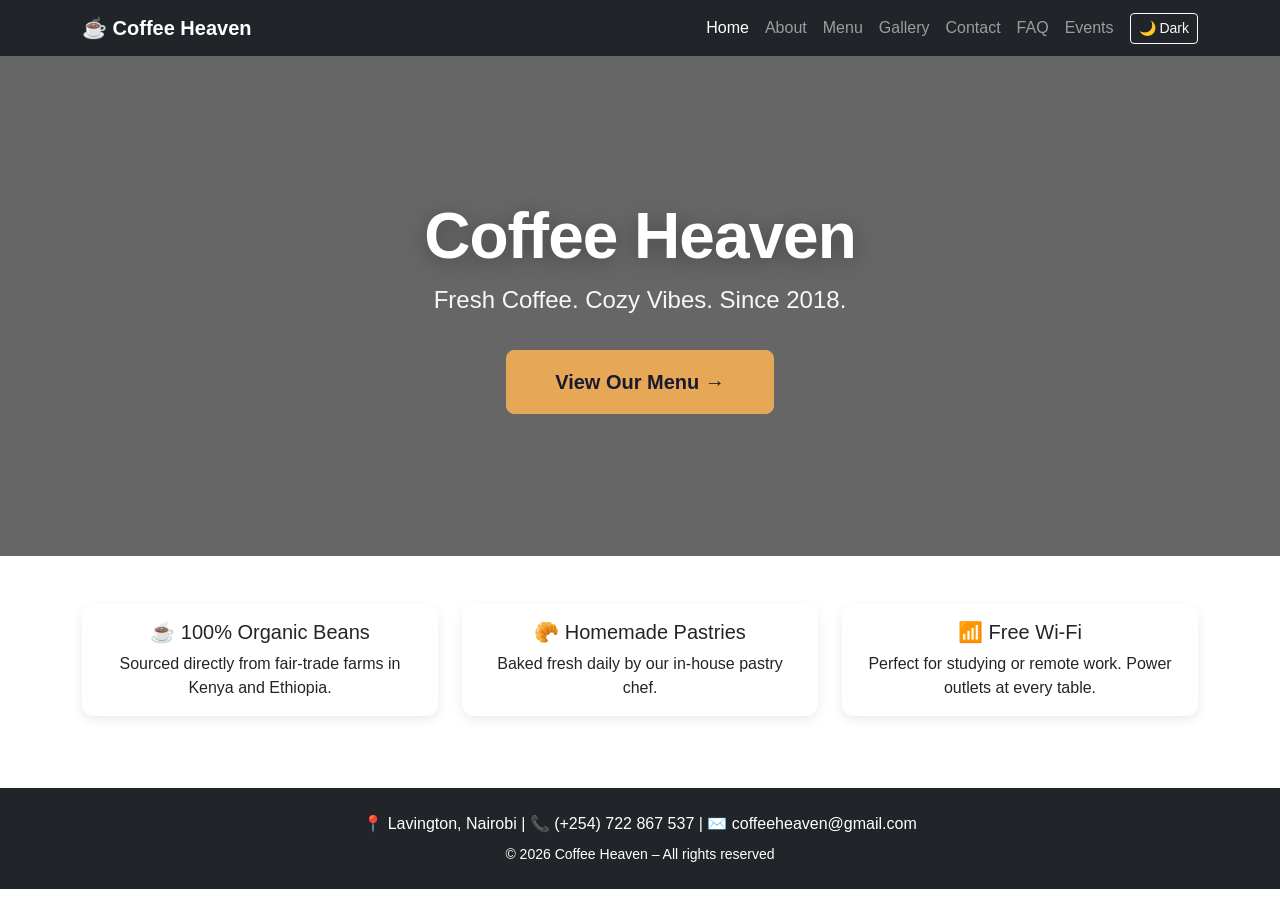
==== index.html @ 9992f5dd "adding a back to the top button for all pages" ====
<!DOCTYPE html>
<html lang="en">
<head>
    <meta charset="UTF-8">
    <meta name="viewport" content="width=device-width, initial-scale=1.0">
    <title>Coffee Heaven | Home</title>
    <link href="https://cdn.jsdelivr.net/npm/bootstrap@5.3.0/dist/css/bootstrap.min.css" rel="stylesheet">
    <link rel="stylesheet" href="css/style.css">
</head>
<body>

    <nav class="navbar navbar-expand-lg navbar-dark bg-dark sticky-top">
        <div class="container">
            <a class="navbar-brand fw-bold" href="index.html">☕ Coffee Heaven</a>
            <button class="navbar-toggler" type="button" data-bs-toggle="collapse" data-bs-target="#navMenu">
                <span class="navbar-toggler-icon"></span>
            </button>
            <div class="collapse navbar-collapse" id="navMenu">
                <ul class="navbar-nav ms-auto align-items-lg-center">
    <li class="nav-item"><a class="nav-link active" href="index.html">Home</a></li>
    <li class="nav-item"><a class="nav-link" href="about.html">About</a></li>
    <li class="nav-item"><a class="nav-link" href="menu.html">Menu</a></li>
    <li class="nav-item"><a class="nav-link" href="gallery.html">Gallery</a></li>
    <li class="nav-item"><a class="nav-link" href="contacts.html">Contact</a></li>
    <li class="nav-item"><a class="nav-link" href="faq.html">FAQ</a></li>
    <li class="nav-item"><a class="nav-link" href="events.html">Events</a></li>
    <li class="nav-item">
        <button id="darkModeToggle" class="btn btn-outline-light btn-sm ms-2">🌙 Dark</button>
    </li>
</ul>
            </div>
        </div>
    </nav>

   <header class="hero-section text-white text-center d-flex align-items-center" style="background: linear-gradient(rgba(0,0,0,0.6), rgba(0,0,0,0.6)), url('https://images.pexels.com/photos/312418/pexels-photo-312418.jpeg?auto=compress&cs=tinysrgb&w=1600'); background-size: cover; background-position: center; min-height: 500px;">
    <div class="container">
        <h1 class="hero-title">Coffee Heaven</h1>
        <p class="hero-subtitle">Fresh Coffee. Cozy Vibes. Since 2018.</p>
        <a href="menu.html" class="btn btn-warning btn-lg mt-3 px-5 py-3 fw-bold">View Our Menu →</a>
    </div>
</header>

    <section class="py-5">
        <div class="container">
            <div class="row text-center">
                <div class="col-md-4 mb-4">
                    <div class="card border-0 shadow-sm h-100">
                        <div class="card-body">
                            <h5 class="card-title">☕ 100% Organic Beans</h5>
                            <p class="card-text">Sourced directly from fair-trade farms in Kenya and Ethiopia.</p>
                        </div>
                    </div>
                </div>
                <div class="col-md-4 mb-4">
                    <div class="card border-0 shadow-sm h-100">
                        <div class="card-body">
                            <h5 class="card-title">🥐 Homemade Pastries</h5>
                            <p class="card-text">Baked fresh daily by our in-house pastry chef.</p>
                        </div>
                    </div>
                </div>
                <div class="col-md-4 mb-4">
                    <div class="card border-0 shadow-sm h-100">
                        <div class="card-body">
                            <h5 class="card-title">📶 Free Wi-Fi</h5>
                            <p class="card-text">Perfect for studying or remote work. Power outlets at every table.</p>
                        </div>
                    </div>
                </div>
            </div>
        </div>
    </section>

    <footer class="bg-dark text-white text-center py-4">
        <div class="container">
            <p class="mb-2">📍 Lavington, Nairobi | 📞 <a href="tel:+254722867537" class="text-white text-decoration-none">(+254) 722 867 537</a> | ✉️ <a href="mailto:coffeeheaven@gmail.com" class="text-white text-decoration-none">coffeeheaven@gmail.com</a></p>
            <p class="mb-0 small">© 2026 Coffee Heaven – All rights reserved</p>
        </div>
    </footer>

    <script src="https://cdn.jsdelivr.net/npm/bootstrap@5.3.0/dist/js/bootstrap.bundle.min.js"></script>
    <script src="js/script.js"></script>
    <button id="backToTop" title="Back to Top">⬆</button>
</body>
</html>
---- css/style.css ----
/* Smooth Scrolling */
html {
    scroll-behavior: smooth;
}
body {
    font-family: 'Segoe UI', Tahoma, Geneva, Verdana, sans-serif;
}

.hero-section {
    margin-bottom: 0;
}

.card {
    transition: transform 0.3s ease;
}

.card:hover {
    transform: translateY(-5px);
}

footer a {
    color: #ffc107;
    text-decoration: none;
}

footer a:hover {
    text-decoration: underline;
}

@media (max-width: 768px) {
    .display-3 {
        font-size: 2.5rem;
    }
    
    .hero-section {
        min-height: 400px;
    }
}
/*for dark mode */
body.dark-mode {
    background-color: #1a1a2e;
    color: #e0e0e0;
}

body.dark-mode .bg-light {
    background-color: #16213e !important;
}

body.dark-mode .card {
    background-color: #1a1a2e;
    color: #e0e0e0;
    border-color: #333;
}

body.dark-mode .form-control {
    background-color: #16213e;
    color: #e0e0e0;
    border-color: #333;
}

body.dark-mode .form-control:focus {
    background-color: #16213e;
    color: #e0e0e0;
}

body.dark-mode footer {
    background-color: #0a0a1a !important;
}

body.dark-mode .navbar.bg-dark {
    background-color: #0a0a1a !important;
}

body.dark-mode .text-muted {
    color: #aaa !important;
}

/*more styles */
.btn-warning {
    background-color: #e6a756;
    border-color: #e6a756;
    color: #1a1a2e;
}

.btn-warning:hover {
    background-color: #d4953f;
    border-color: #d4953f;
    color: #1a1a2e;
}

.shadow-sm {
    box-shadow: 0 4px 12px rgba(0,0,0,0.08) !important;
}

.shadow-sm:hover {
    box-shadow: 0 6px 20px rgba(0,0,0,0.15) !important;
    transition: box-shadow 0.3s ease;
}

img.rounded {
    border-radius: 12px !important;
}

.card {
    border-radius: 12px !important;
    overflow: hidden;
}

footer {
    margin-top: 0;
}

/* Page title headings */
.page-title {
    font-weight: 700;
    letter-spacing: -0.5px;
    position: relative;
    display: inline-block;
}

.page-title:after {
    content: '';
    position: absolute;
    bottom: -8px;
    left: 50%;
    transform: translateX(-50%);
    width: 60px;
    height: 4px;
    background: #e6a756;
    border-radius: 2px;
}

/* Section headings */
.section-heading {
    font-weight: 600;
    letter-spacing: -0.3px;
    color: #2d2d2d;
}

/* Lead text */
.lead-text {
    font-size: 1.2rem;
    color: #6c757d;
    max-width: 700px;
    margin-left: auto;
    margin-right: auto;
}

/* Badge container */
.heading-badges {
    margin-top: 1rem;
    display: flex;
    flex-wrap: wrap;
    justify-content: center;
    gap: 8px;
}

.heading-badges .badge {
    font-size: 0.85rem;
    padding: 6px 16px;
    border-radius: 20px;
    font-weight: 500;
    background-color: #2d2d2d;
    color: #fff;
}

/* Hero headings */
.hero-title {
    font-size: 4rem;
    font-weight: 800;
    letter-spacing: -1px;
    text-shadow: 0 4px 20px rgba(0,0,0,0.3);
}

.hero-subtitle {
    font-size: 1.5rem;
    font-weight: 300;
    opacity: 0.95;
}

/* Dark mode heading fixes */
body.dark-mode .section-heading {
    color: #e0e0e0;
}

body.dark-mode .lead-text {
    color: #aaa;
}

body.dark-mode .page-title:after {
    background: #e6a756;
}

body.dark-mode .heading-badges .badge {
    background-color: #16213e;
    color: #e0e0e0;
    border: 1px solid #333;
}

/* Responsive heading sizes */
@media (max-width: 768px) {
    .hero-title {
        font-size: 2.5rem;
    }
    
    .hero-subtitle {
        font-size: 1.1rem;
    }
    
    .page-title {
        font-size: 2.2rem;
    }
    
    .section-heading {
        font-size: 1.6rem;
    }
}
/* back to top button */
#backToTop {
    position: fixed;
    bottom: 30px;
    right: 30px;
    display: none;
    width: 50px;
    height: 50px;
    border-radius: 50%;
    background-color: #e6a756;
    color: #1a1a2e;
    border: none;
    font-size: 1.5rem;
    cursor: pointer;
    box-shadow: 0 4px 12px rgba(0,0,0,0.2);
    transition: all 0.3s ease;
    z-index: 1000;
}

#backToTop:hover {
    background-color: #d4953f;
    transform: translateY(-3px);
    box-shadow: 0 6px 20px rgba(0,0,0,0.3);
}

body.dark-mode #backToTop {
    background-color: #0f3460;
    color: #e0e0e0;
}

body.dark-mode #backToTop:hover {
    background-color: #1a4a7a;
}
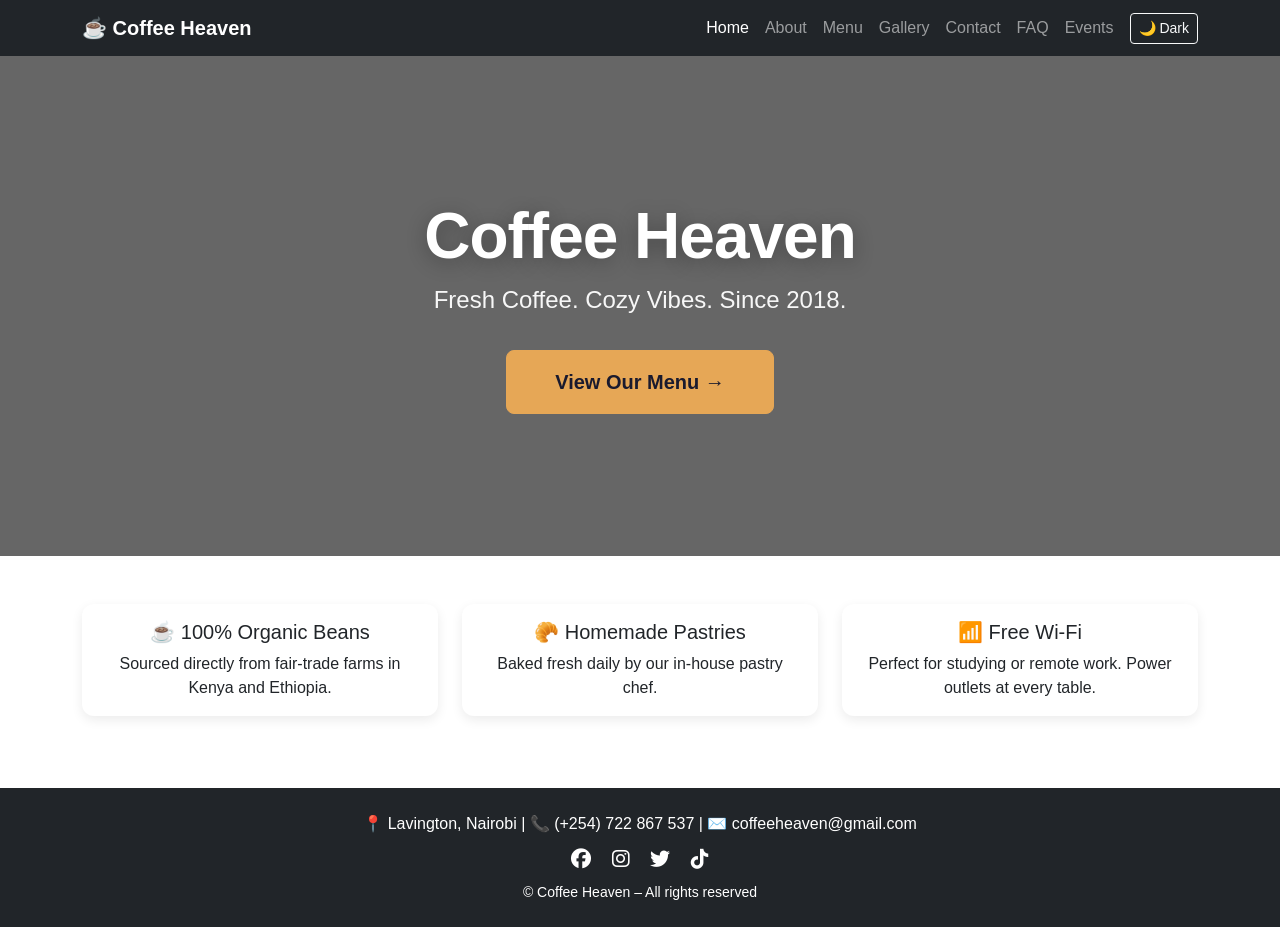
==== commit 4a3f026d: "adding social media icons to the footer" ====
--- a/index.html
+++ b/index.html
@@ -6,6 +6,7 @@
     <title>Coffee Heaven | Home</title>
     <link href="https://cdn.jsdelivr.net/npm/bootstrap@5.3.0/dist/css/bootstrap.min.css" rel="stylesheet">
     <link rel="stylesheet" href="css/style.css">
+    <link rel="stylesheet" href="https://cdnjs.cloudflare.com/ajax/libs/font-awesome/6.5.1/css/all.min.css">
 </head>
 <body>
 
@@ -72,11 +73,21 @@
     </section>
 
     <footer class="bg-dark text-white text-center py-4">
-        <div class="container">
-            <p class="mb-2">📍 Lavington, Nairobi | 📞 <a href="tel:+254722867537" class="text-white text-decoration-none">(+254) 722 867 537</a> | ✉️ <a href="mailto:coffeeheaven@gmail.com" class="text-white text-decoration-none">coffeeheaven@gmail.com</a></p>
-            <p class="mb-0 small">© 2026 Coffee Heaven – All rights reserved</p>
+    <div class="container">
+        <p class="mb-2">
+            📍 Lavington, Nairobi | 
+            📞 <a href="tel:+254722867537" class="text-white text-decoration-none">(+254) 722 867 537</a> | 
+            ✉️ <a href="mailto:coffeeheaven@gmail.com" class="text-white text-decoration-none">coffeeheaven@gmail.com</a>
+        </p>
+        <div class="mb-2">
+            <a href="#" class="text-white mx-2 fs-5"><i class="fab fa-facebook"></i></a>
+            <a href="#" class="text-white mx-2 fs-5"><i class="fab fa-instagram"></i></a>
+            <a href="#" class="text-white mx-2 fs-5"><i class="fab fa-twitter"></i></a>
+            <a href="#" class="text-white mx-2 fs-5"><i class="fab fa-tiktok"></i></a>
         </div>
-    </footer>
+        <p class="mb-0 small">© <span id="currentYear"></span> Coffee Heaven – All rights reserved</p>
+    </div>
+</footer>
 
     <script src="https://cdn.jsdelivr.net/npm/bootstrap@5.3.0/dist/js/bootstrap.bundle.min.js"></script>
     <script src="js/script.js"></script>
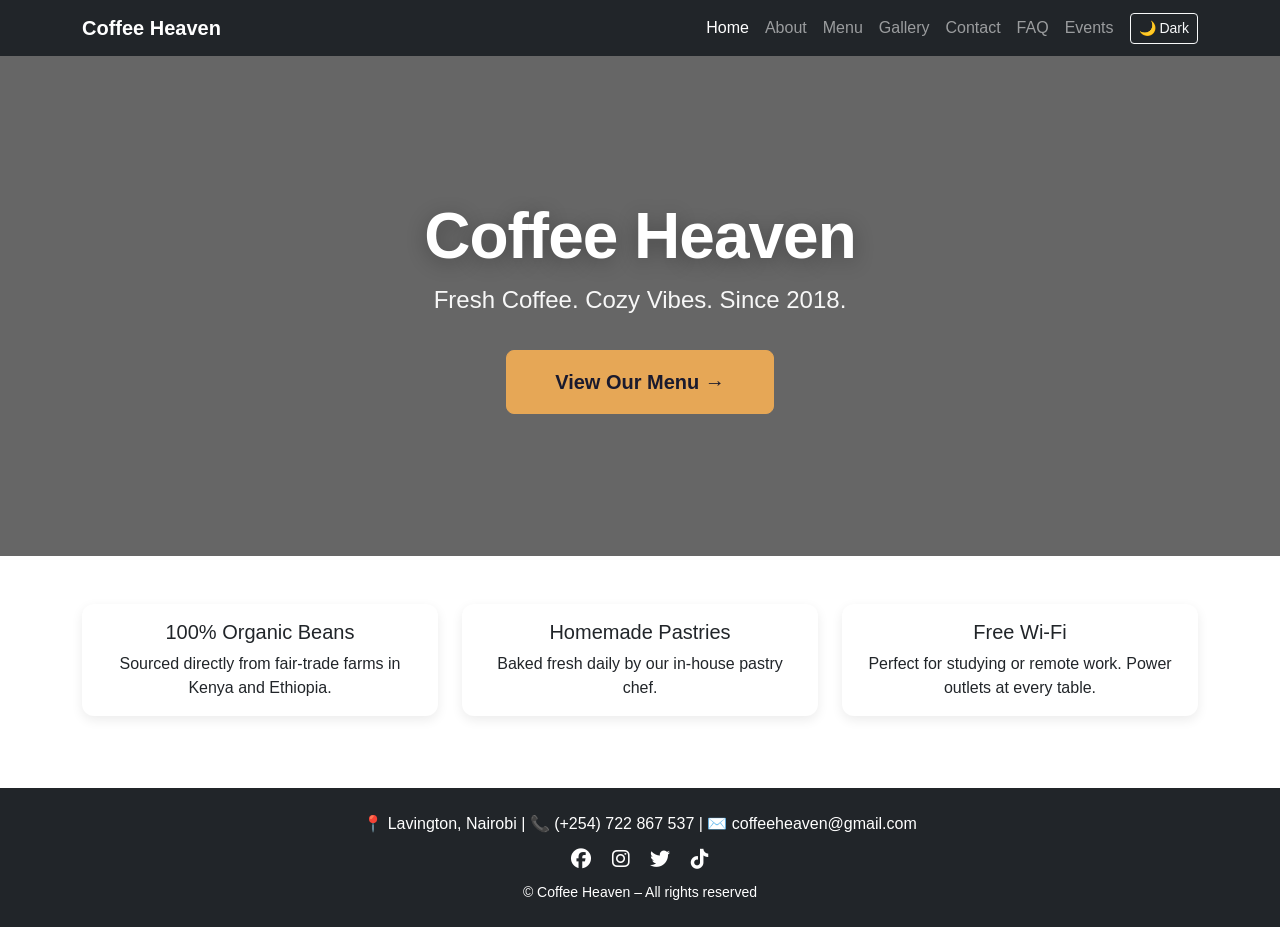
==== commit e329618a: "updated the gallery by adding more pictures and descriptions as well as the style" ====
--- a/index.html
+++ b/index.html
@@ -4,6 +4,12 @@
     <meta charset="UTF-8">
     <meta name="viewport" content="width=device-width, initial-scale=1.0">
     <title>Coffee Heaven | Home</title>
+    <meta property="og:title" content="Coffee Heaven - Best Coffee in Nairobi">
+    <meta property="og:description" content="Fresh coffee, homemade pastries, and a cozy atmosphere in Lavington, Nairobi.">
+    <meta property="og:image" content="https://images.pexels.com/photos/312418/pexels-photo-312418.jpeg?auto=compress&cs=tinysrgb&w=800">
+    <meta property="og:url" content="https://yourusername.github.io/cafe-website/">
+    <meta property="og:type" content="website">
+    <meta name="twitter:card" content="summary_large_image">
     <link href="https://cdn.jsdelivr.net/npm/bootstrap@5.3.0/dist/css/bootstrap.min.css" rel="stylesheet">
     <link rel="stylesheet" href="css/style.css">
     <link rel="stylesheet" href="https://cdnjs.cloudflare.com/ajax/libs/font-awesome/6.5.1/css/all.min.css">
@@ -12,21 +18,21 @@
 
     <nav class="navbar navbar-expand-lg navbar-dark bg-dark sticky-top">
         <div class="container">
-            <a class="navbar-brand fw-bold" href="index.html">☕ Coffee Heaven</a>
+            <a class="navbar-brand fw-bold" href="index.html"> Coffee Heaven</a>
             <button class="navbar-toggler" type="button" data-bs-toggle="collapse" data-bs-target="#navMenu">
                 <span class="navbar-toggler-icon"></span>
             </button>
             <div class="collapse navbar-collapse" id="navMenu">
                 <ul class="navbar-nav ms-auto align-items-lg-center">
-    <li class="nav-item"><a class="nav-link active" href="index.html">Home</a></li>
-    <li class="nav-item"><a class="nav-link" href="about.html">About</a></li>
-    <li class="nav-item"><a class="nav-link" href="menu.html">Menu</a></li>
-    <li class="nav-item"><a class="nav-link" href="gallery.html">Gallery</a></li>
-    <li class="nav-item"><a class="nav-link" href="contacts.html">Contact</a></li>
-    <li class="nav-item"><a class="nav-link" href="faq.html">FAQ</a></li>
-    <li class="nav-item"><a class="nav-link" href="events.html">Events</a></li>
+    <li class="nav-item"><a class="nav-link active" href="index.html" aria-label="Home page">Home</a></li>
+    <li class="nav-item"><a class="nav-link" href="about.html" aria-label="About us page">About</a></li>
+    <li class="nav-item"><a class="nav-link" href="menu.html" aria-label="Menu page">Menu</a></li>
+    <li class="nav-item"><a class="nav-link" href="gallery.html" aria-label="Gallery page">Gallery</a></li>
+    <li class="nav-item"><a class="nav-link" href="contacts.html" aria-label="Contact us page">Contact</a></li>
+    <li class="nav-item"><a class="nav-link" href="faq.html" aria-label="FAQ page">FAQ</a></li>
+    <li class="nav-item"><a class="nav-link" href="events.html" aria-label="Events page">Events</a></li>
     <li class="nav-item">
-        <button id="darkModeToggle" class="btn btn-outline-light btn-sm ms-2">🌙 Dark</button>
+        <button id="darkModeToggle" class="btn btn-outline-light btn-sm ms-2" aria-label="Toggle dark mode">🌙 Dark</button>
     </li>
 </ul>
             </div>
@@ -37,7 +43,7 @@
     <div class="container">
         <h1 class="hero-title">Coffee Heaven</h1>
         <p class="hero-subtitle">Fresh Coffee. Cozy Vibes. Since 2018.</p>
-        <a href="menu.html" class="btn btn-warning btn-lg mt-3 px-5 py-3 fw-bold">View Our Menu →</a>
+        <a href="menu.html" class="btn btn-warning btn-lg mt-3 px-5 py-3 fw-bold" aria-label="View our coffee menu">View Our Menu →</a>
     </div>
 </header>
 
@@ -47,7 +53,7 @@
                 <div class="col-md-4 mb-4">
                     <div class="card border-0 shadow-sm h-100">
                         <div class="card-body">
-                            <h5 class="card-title">☕ 100% Organic Beans</h5>
+                            <h5 class="card-title">100% Organic Beans</h5>
                             <p class="card-text">Sourced directly from fair-trade farms in Kenya and Ethiopia.</p>
                         </div>
                     </div>
@@ -55,7 +61,7 @@
                 <div class="col-md-4 mb-4">
                     <div class="card border-0 shadow-sm h-100">
                         <div class="card-body">
-                            <h5 class="card-title">🥐 Homemade Pastries</h5>
+                            <h5 class="card-title">Homemade Pastries</h5>
                             <p class="card-text">Baked fresh daily by our in-house pastry chef.</p>
                         </div>
                     </div>
@@ -63,7 +69,7 @@
                 <div class="col-md-4 mb-4">
                     <div class="card border-0 shadow-sm h-100">
                         <div class="card-body">
-                            <h5 class="card-title">📶 Free Wi-Fi</h5>
+                            <h5 class="card-title">Free Wi-Fi</h5>
                             <p class="card-text">Perfect for studying or remote work. Power outlets at every table.</p>
                         </div>
                     </div>
@@ -80,10 +86,10 @@
             ✉️ <a href="mailto:coffeeheaven@gmail.com" class="text-white text-decoration-none">coffeeheaven@gmail.com</a>
         </p>
         <div class="mb-2">
-            <a href="#" class="text-white mx-2 fs-5"><i class="fab fa-facebook"></i></a>
-            <a href="#" class="text-white mx-2 fs-5"><i class="fab fa-instagram"></i></a>
-            <a href="#" class="text-white mx-2 fs-5"><i class="fab fa-twitter"></i></a>
-            <a href="#" class="text-white mx-2 fs-5"><i class="fab fa-tiktok"></i></a>
+            <a href="#" class="text-white mx-2 fs-5" aria-label="Follow us on Facebook"><i class="fab fa-facebook"></i></a>
+<a href="#" class="text-white mx-2 fs-5" aria-label="Follow us on Instagram"><i class="fab fa-instagram"></i></a>
+<a href="#" class="text-white mx-2 fs-5" aria-label="Follow us on Twitter"><i class="fab fa-twitter"></i></a>
+<a href="#" class="text-white mx-2 fs-5" aria-label="Follow us on TikTok"><i class="fab fa-tiktok"></i></a>
         </div>
         <p class="mb-0 small">© <span id="currentYear"></span> Coffee Heaven – All rights reserved</p>
     </div>
@@ -91,6 +97,6 @@
 
     <script src="https://cdn.jsdelivr.net/npm/bootstrap@5.3.0/dist/js/bootstrap.bundle.min.js"></script>
     <script src="js/script.js"></script>
-    <button id="backToTop" title="Back to Top">⬆</button>
+    <button id="backToTop" title="Back to Top" aria-label="Scroll back to the top of the page">⬆</button>
 </body>
 </html>
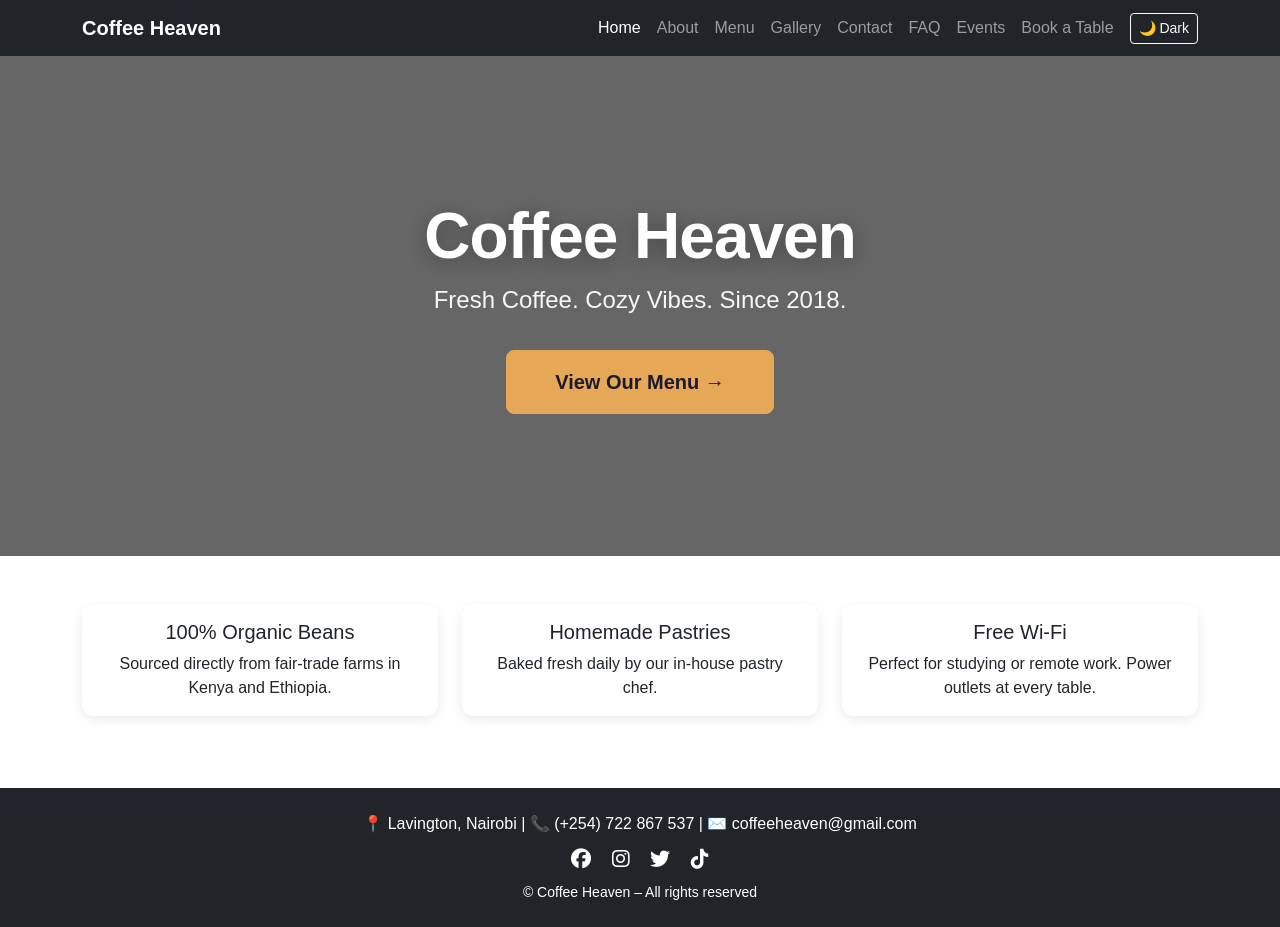
==== commit aeb5894a: "added a section to book a table, and updated the navigation links of all pages" ====
--- a/index.html
+++ b/index.html
@@ -13,6 +13,7 @@
     <link href="https://cdn.jsdelivr.net/npm/bootstrap@5.3.0/dist/css/bootstrap.min.css" rel="stylesheet">
     <link rel="stylesheet" href="css/style.css">
     <link rel="stylesheet" href="https://cdnjs.cloudflare.com/ajax/libs/font-awesome/6.5.1/css/all.min.css">
+    <link rel="icon" href="https://img.icons8.com/emoji/48/000000/hot-beverage-emoji.png" type="image/png">
 </head>
 <body>
 
@@ -24,14 +25,14 @@
             </button>
             <div class="collapse navbar-collapse" id="navMenu">
                 <ul class="navbar-nav ms-auto align-items-lg-center">
-    <li class="nav-item"><a class="nav-link active" href="index.html" aria-label="Home page">Home</a></li>
-    <li class="nav-item"><a class="nav-link" href="about.html" aria-label="About us page">About</a></li>
-    <li class="nav-item"><a class="nav-link" href="menu.html" aria-label="Menu page">Menu</a></li>
-    <li class="nav-item"><a class="nav-link" href="gallery.html" aria-label="Gallery page">Gallery</a></li>
-    <li class="nav-item"><a class="nav-link" href="contacts.html" aria-label="Contact us page">Contact</a></li>
-    <li class="nav-item"><a class="nav-link" href="faq.html" aria-label="FAQ page">FAQ</a></li>
-    <li class="nav-item"><a class="nav-link" href="events.html" aria-label="Events page">Events</a></li>
-    <li class="nav-item">
+    <li class="nav-item"><a class="nav-link active" href="index.html" aria-label="Go to home page">Home</a></li>
+    <li class="nav-item"><a class="nav-link" href="about.html" aria-label="Learn about us">About</a></li>
+    <li class="nav-item"><a class="nav-link" href="menu.html" aria-label="View our menu">Menu</a></li>
+    <li class="nav-item"><a class="nav-link" href="gallery.html" aria-label="View our gallery">Gallery</a></li>
+    <li class="nav-item"><a class="nav-link" href="contacts.html" aria-label="Contact us">Contact</a></li>
+    <li class="nav-item"><a class="nav-link" href="faq.html" aria-label="View frequently asked questions">FAQ</a></li>
+    <li class="nav-item"><a class="nav-link" href="events.html" aria-label="View our events">Events</a></li>
+    <li class="nav-item"><a class="nav-link" href="booking.html" aria-label="Book a table">Book a Table</a></li>
         <button id="darkModeToggle" class="btn btn-outline-light btn-sm ms-2" aria-label="Toggle dark mode">🌙 Dark</button>
     </li>
 </ul>
--- a/css/style.css
+++ b/css/style.css
@@ -1,23 +1,30 @@
-/* Smooth Scrolling */
+/* Smooth scrolling for better user experience */
 html {
     scroll-behavior: smooth;
 }
+
+/* Main body font */
 body {
     font-family: 'Segoe UI', Tahoma, Geneva, Verdana, sans-serif;
 }
 
+/* Hero section styling */
 .hero-section {
     margin-bottom: 0;
 }
 
+/* Card hover effect, subtle lift on hover */
 .card {
     transition: transform 0.3s ease;
+    border-radius: 12px !important;
+    overflow: hidden;
 }
 
 .card:hover {
     transform: translateY(-5px);
 }
 
+/* Footer link styling */
 footer a {
     color: #ffc107;
     text-decoration: none;
@@ -27,6 +34,7 @@
     text-decoration: underline;
 }
 
+/* Mobile responsiveness adjustments */
 @media (max-width: 768px) {
     .display-3 {
         font-size: 2.5rem;
@@ -36,7 +44,8 @@
         min-height: 400px;
     }
 }
-/*for dark mode */
+
+/* dark mode */
 body.dark-mode {
     background-color: #1a1a2e;
     color: #e0e0e0;
@@ -52,17 +61,6 @@
     border-color: #333;
 }
 
-body.dark-mode .form-control {
-    background-color: #16213e;
-    color: #e0e0e0;
-    border-color: #333;
-}
-
-body.dark-mode .form-control:focus {
-    background-color: #16213e;
-    color: #e0e0e0;
-}
-
 body.dark-mode footer {
     background-color: #0a0a1a !important;
 }
@@ -71,11 +69,7 @@
     background-color: #0a0a1a !important;
 }
 
-body.dark-mode .text-muted {
-    color: #aaa !important;
-}
-
-/*more styles */
+/* Custom button styling */
 .btn-warning {
     background-color: #e6a756;
     border-color: #e6a756;
@@ -88,6 +82,7 @@
     color: #1a1a2e;
 }
 
+/* Shadow effects for cards */
 .shadow-sm {
     box-shadow: 0 4px 12px rgba(0,0,0,0.08) !important;
 }
@@ -97,20 +92,12 @@
     transition: box-shadow 0.3s ease;
 }
 
+/* Image styling */
 img.rounded {
     border-radius: 12px !important;
 }
 
-.card {
-    border-radius: 12px !important;
-    overflow: hidden;
-}
-
-footer {
-    margin-top: 0;
-}
-
-/* Page title headings */
+/* Page title with underline effect */
 .page-title {
     font-weight: 700;
     letter-spacing: -0.5px;
@@ -130,14 +117,7 @@
     border-radius: 2px;
 }
 
-/* Section headings */
-.section-heading {
-    font-weight: 600;
-    letter-spacing: -0.3px;
-    color: #2d2d2d;
-}
-
-/* Lead text */
+/* Lead text styling */
 .lead-text {
     font-size: 1.2rem;
     color: #6c757d;
@@ -146,7 +126,7 @@
     margin-right: auto;
 }
 
-/* Badge container */
+/* Badge container for headings */
 .heading-badges {
     margin-top: 1rem;
     display: flex;
@@ -164,7 +144,7 @@
     color: #fff;
 }
 
-/* Hero headings */
+/* Hero section titles */
 .hero-title {
     font-size: 4rem;
     font-weight: 800;
@@ -178,44 +158,7 @@
     opacity: 0.95;
 }
 
-/* Dark mode heading fixes */
-body.dark-mode .section-heading {
-    color: #e0e0e0;
-}
-
-body.dark-mode .lead-text {
-    color: #aaa;
-}
-
-body.dark-mode .page-title:after {
-    background: #e6a756;
-}
-
-body.dark-mode .heading-badges .badge {
-    background-color: #16213e;
-    color: #e0e0e0;
-    border: 1px solid #333;
-}
-
-/* Responsive heading sizes */
-@media (max-width: 768px) {
-    .hero-title {
-        font-size: 2.5rem;
-    }
-    
-    .hero-subtitle {
-        font-size: 1.1rem;
-    }
-    
-    .page-title {
-        font-size: 2.2rem;
-    }
-    
-    .section-heading {
-        font-size: 1.6rem;
-    }
-}
-/* back to top button */
+/* Back to top button that is hidden by default, appears on scroll */
 #backToTop {
     position: fixed;
     bottom: 30px;
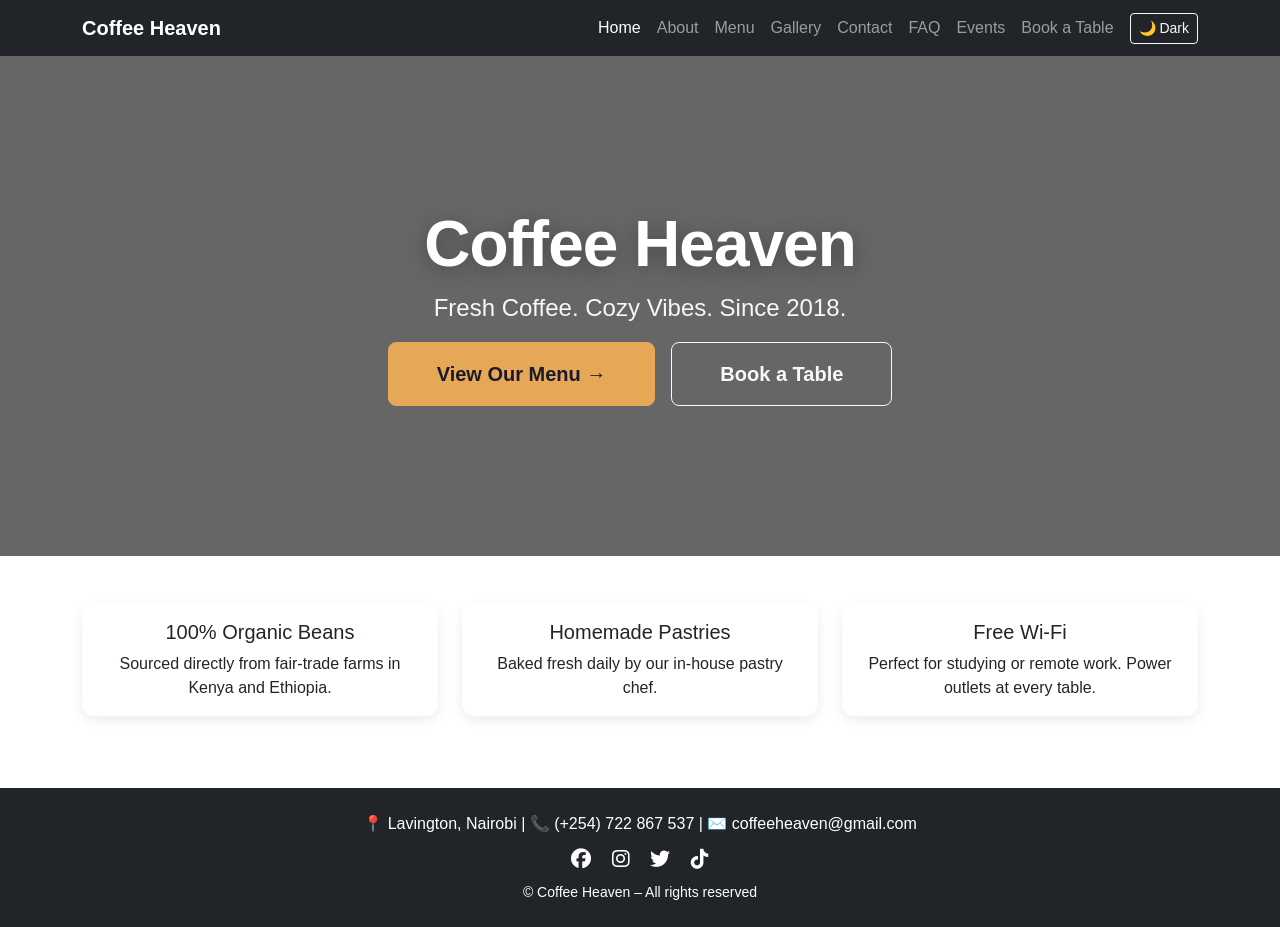
==== commit e92e991f: "updated to allow user to go to book a table by adding the button on the home page" ====
--- a/index.html
+++ b/index.html
@@ -44,7 +44,11 @@
     <div class="container">
         <h1 class="hero-title">Coffee Heaven</h1>
         <p class="hero-subtitle">Fresh Coffee. Cozy Vibes. Since 2018.</p>
-        <a href="menu.html" class="btn btn-warning btn-lg mt-3 px-5 py-3 fw-bold" aria-label="View our coffee menu">View Our Menu →</a>
+        <div class="d-flex flex-wrap justify-content-center gap-3 mt-3">
+    <a href="menu.html" class="btn btn-warning btn-lg px-5 py-3 fw-bold">View Our Menu →</a>
+    <a href="booking.html" class="btn btn-outline-light btn-lg px-5 py-3 fw-bold">Book a Table</a>
+</div>
+
     </div>
 </header>
 
